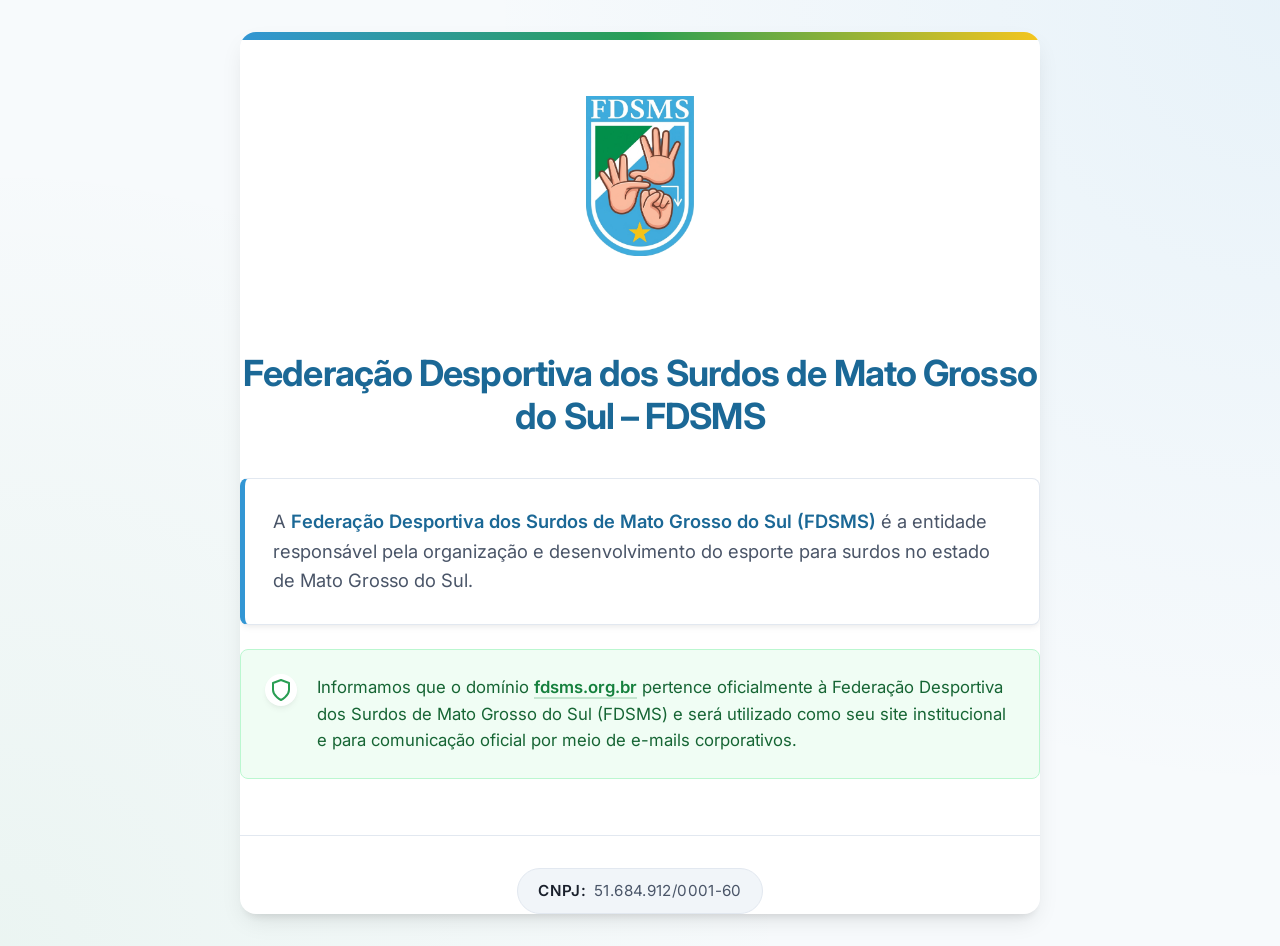
==== docs/index.html @ 016f13d7 "Update index.html" ====
<!DOCTYPE html>
<html lang="pt-BR">
<head>
    <meta charset="UTF-8">
    <meta name="viewport" content="width=device-width, initial-scale=1.0">
    <title>Federação Desportiva dos Surdos de Mato Grosso do Sul – FDSMS</title>
    <meta name="description" content="A Federação Desportiva dos Surdos de Mato Grosso do Sul (FDSMS) organiza e desenvolve o esporte para surdos no MS.">
    <!-- Google Fonts for modern typography -->
    <link rel="preconnect" href="https://fonts.googleapis.com">
    <link rel="preconnect" href="https://fonts.gstatic.com" crossorigin>
    <link rel="icon" href="img/logo.png" type="image/png">
    <link href="https://fonts.googleapis.com/css2?family=Inter:wght@400;500;600;700&display=swap" rel="stylesheet">
    <style>
        :root {
            /* Brand Colors inferred from FDSMS elements */
            --primary-blue: #3296d4; 
            --primary-dark: #1b6896;
            --accent-green: #299e53; 
            --accent-yellow: #f4c51e; 
            
            /* Neutral Colors */
            --text-dark: #1a202c;
            --text-gray: #4a5568;
            --bg-color: #f7fafc;
            --white: #ffffff;
            
            /* UI Elements */
            --border-radius: 16px;
            --shadow-sm: 0 4px 6px -1px rgba(0, 0, 0, 0.05), 0 2px 4px -1px rgba(0, 0, 0, 0.03);
            --shadow-md: 0 10px 25px -5px rgba(0, 0, 0, 0.1), 0 8px 10px -6px rgba(0, 0, 0, 0.1);
        }

        * {
            margin: 0;
            padding: 0;
            box-sizing: border-box;
        }

        body {
            font-family: 'Inter', system-ui, -apple-system, sans-serif;
            background-color: var(--bg-color);
            background-image: 
                radial-gradient(circle at 100% 0%, rgba(50, 150, 212, 0.08) 0%, transparent 50%),
                radial-gradient(circle at 0% 100%, rgba(41, 158, 83, 0.06) 0%, transparent 50%);
            color: var(--text-dark);
            line-height: 1.6;
            min-height: 100vh;
            display: flex;
            flex-direction: column;
            align-items: center;
            justify-content: center;
            padding: 2rem 1rem;
        }

        .container {
            max-width: 800px;
            width: 100%;
            background: var(--white);
            border-radius: var(--border-radius);
            box-shadow: var(--shadow-md);
            overflow: hidden;
            animation: fadeUp 0.8s cubic-bezier(0.16, 1, 0.3, 1) forwards;
            opacity: 0;
            transform: translateY(30px);
            position: relative;
        }

        /* Top decorative gradient bar */
        .container::before {
            content: '';
            display: block;
            height: 8px;
            width: 100%;
            background: linear-gradient(90deg, var(--primary-blue) 0%, var(--accent-green) 50%, var(--accent-yellow) 100%);
        }

        .content-wrapper {
            padding: 3.5rem 3rem;
        }

        /* Logo Placeholder area */
        .logo-container {
            display: flex;
            justify-content: center;
            margin-bottom: 2.5rem;
        }

        .logo-placeholder {
            width: 160px;
            height: 160px;
            background-color: #f8fafc;
            border: 2px dashed #cbd5e0;
            border-radius: 50%;
            display: flex;
            align-items: center;
            justify-content: center;
            flex-direction: column;
            color: #a0aec0;
            transition: all 0.3s ease;
            position: relative;
            cursor: default;
        }

        .logo-placeholder:hover {
            border-color: var(--primary-blue);
            background-color: #ebf4ff;
            color: var(--primary-blue);
            transform: scale(1.02);
        }

        .logo-placeholder span {
            font-size: 0.85rem;
            font-weight: 500;
            margin-top: 0.5rem;
            text-align: center;
            padding: 0 1rem;
        }

        .logo-placeholder svg {
            width: 40px;
            height: 40px;
            opacity: 0.8;
            transition: transform 0.3s ease;
        }
        
        .logo-placeholder:hover svg {
            transform: translateY(-2px);
        }

        /* When an image replaces the placeholder, it will use this class */
        .logo-img {
            max-width: 100%;
            max-height: 160px;
            object-fit: contain;
            display: none; 
        }

        header {
            text-align: center;
            margin-bottom: 2.5rem;
        }

        h1 {
            color: var(--primary-dark);
            font-size: 2.25rem;
            font-weight: 700;
            letter-spacing: -0.025em;
            margin-bottom: 0.75rem;
            line-height: 1.2;
        }

        .main-content {
            display: flex;
            flex-direction: column;
            gap: 1.5rem;
        }

        .info-card {
            background-color: white;
            border: 1px solid #e2e8f0;
            border-left: 5px solid var(--primary-blue);
            padding: 1.75rem;
            border-radius: 8px;
            color: var(--text-gray);
            font-size: 1.15rem;
            box-shadow: var(--shadow-sm);
            transition: transform 0.2s, box-shadow 0.2s;
        }

        .info-card:hover {
            transform: translateY(-2px);
            box-shadow: 0 10px 15px -3px rgba(0, 0, 0, 0.05);
        }

        .info-card strong {
            color: var(--primary-dark);
            font-weight: 600;
        }

        .notice-box {
            background-color: #f0fdf4;
            border: 1px solid #bbf7d0;
            border-radius: 8px;
            padding: 1.5rem;
            display: flex;
            align-items: flex-start;
            gap: 1.25rem;
            transition: background-color 0.2s;
        }

        .notice-box:hover {
            background-color: #dcfce7;
        }

        .notice-icon {
            color: var(--accent-green);
            flex-shrink: 0;
            background: white;
            border-radius: 50%;
            padding: 0.25rem;
            box-shadow: var(--shadow-sm);
            display: flex;
            align-items: center;
            justify-content: center;
        }

        .notice-text {
            color: #166534;
            font-size: 1.05rem;
            margin: 0;
            line-height: 1.6;
        }

        .notice-text a {
            color: #15803d;
            font-weight: 600;
            text-decoration: none;
            border-bottom: 2px solid rgba(21, 128, 61, 0.2);
            transition: border-color 0.2s, color 0.2s;
        }

        .notice-text a:hover {
            border-color: #15803d;
            color: #166534;
        }

        footer {
            margin-top: 3.5rem;
            padding-top: 2rem;
            border-top: 1px solid #e2e8f0;
            text-align: center;
            display: flex;
            flex-direction: column;
            align-items: center;
        }

        .cnpj {
            display: inline-flex;
            align-items: center;
            background-color: #f1f5f9;
            padding: 0.6rem 1.25rem;
            border-radius: 9999px;
            font-size: 0.95rem;
            color: var(--text-gray);
            font-family: 'Inter', monospace;
            letter-spacing: 0.025em;
            border: 1px solid #e2e8f0;
            transition: all 0.2s;
        }

        .cnpj:hover {
            background-color: #e2e8f0;
            color: var(--text-dark);
        }
        
        .cnpj-label {
            font-weight: 600;
            margin-right: 0.5rem;
            color: var(--text-dark);
        }

        @keyframes fadeUp {
            from {
                opacity: 0;
                transform: translateY(30px);
            }
            to {
                opacity: 1;
                transform: translateY(0);
            }
        }

        /* Responsive Design */
        @media (max-width: 768px) {
            .content-wrapper {
                padding: 2.5rem 2rem;
            }
            h1 {
                font-size: 1.75rem;
            }
        }

        @media (max-width: 480px) {
            body {
                padding: 1rem;
            }
            
            .content-wrapper {
                padding: 2rem 1.25rem;
            }

            h1 {
                font-size: 1.5rem;
            }

            .info-card {
                font-size: 1rem;
                padding: 1.25rem;
            }
            
            .notice-box {
                flex-direction: column;
                align-items: center;
                text-align: center;
                gap: 1rem;
            }
            
            .logo-placeholder {
                width: 130px;
                height: 130px;
            }
        }
    </style>
</head>
<body>

    <main class="container">
        <div class="content-wrapper">
            <!-- Espaço reservado para Logo -->
            <div class="logo-container">
                <!-- Para incluir a logo, substitua a div .logo-placeholder pela tag img apontando para o arquivo correto -->
                <!-- Exemplo: <img src="logo.png" alt="Logo FDSMS" class="logo-img" style="display: block;"> -->
                <img src="img/logo.png" alt="Logo FDSMS" class="logo-img" style="display: block;">
                </div>
            </div>

            <!-- Header -->
            <header>
                <h1>Federação Desportiva dos Surdos de Mato Grosso do Sul – FDSMS</h1>
            </header>

            <!-- Textos -->
            <div class="main-content">
                <div class="info-card">
                    A <strong>Federação Desportiva dos Surdos de Mato Grosso do Sul (FDSMS)</strong> é a entidade responsável pela organização e desenvolvimento do esporte para surdos no estado de Mato Grosso do Sul.
                </div>

                <div class="notice-box">
                    <div class="notice-icon">
                        <svg xmlns="http://www.w3.org/2000/svg" width="24" height="24" viewBox="0 0 24 24" fill="none" stroke="currentColor" stroke-width="2" stroke-linecap="round" stroke-linejoin="round">
                            <path d="M12 22s8-4 8-10V5l-8-3-8 3v7c0 6 8 10 8 10z"></path>
                        </svg>
                    </div>
                    <p class="notice-text">
                        Informamos que o domínio <strong><a href="https://fdsms.org.br" target="_blank" rel="noopener noreferrer">fdsms.org.br</a></strong> pertence oficialmente à Federação Desportiva dos Surdos de Mato Grosso do Sul (FDSMS) e será utilizado como seu site institucional e para comunicação oficial por meio de e-mails corporativos.
                    </p>
                </div>
            </div>

            <!-- CNPJ -->
            <footer>
                <div class="cnpj" aria-label="CNPJ da Instituição">
                    <span class="cnpj-label">CNPJ:</span> 51.684.912/0001-60
                </div>
            </footer>

        </div>
    </main>

</body>
</html>
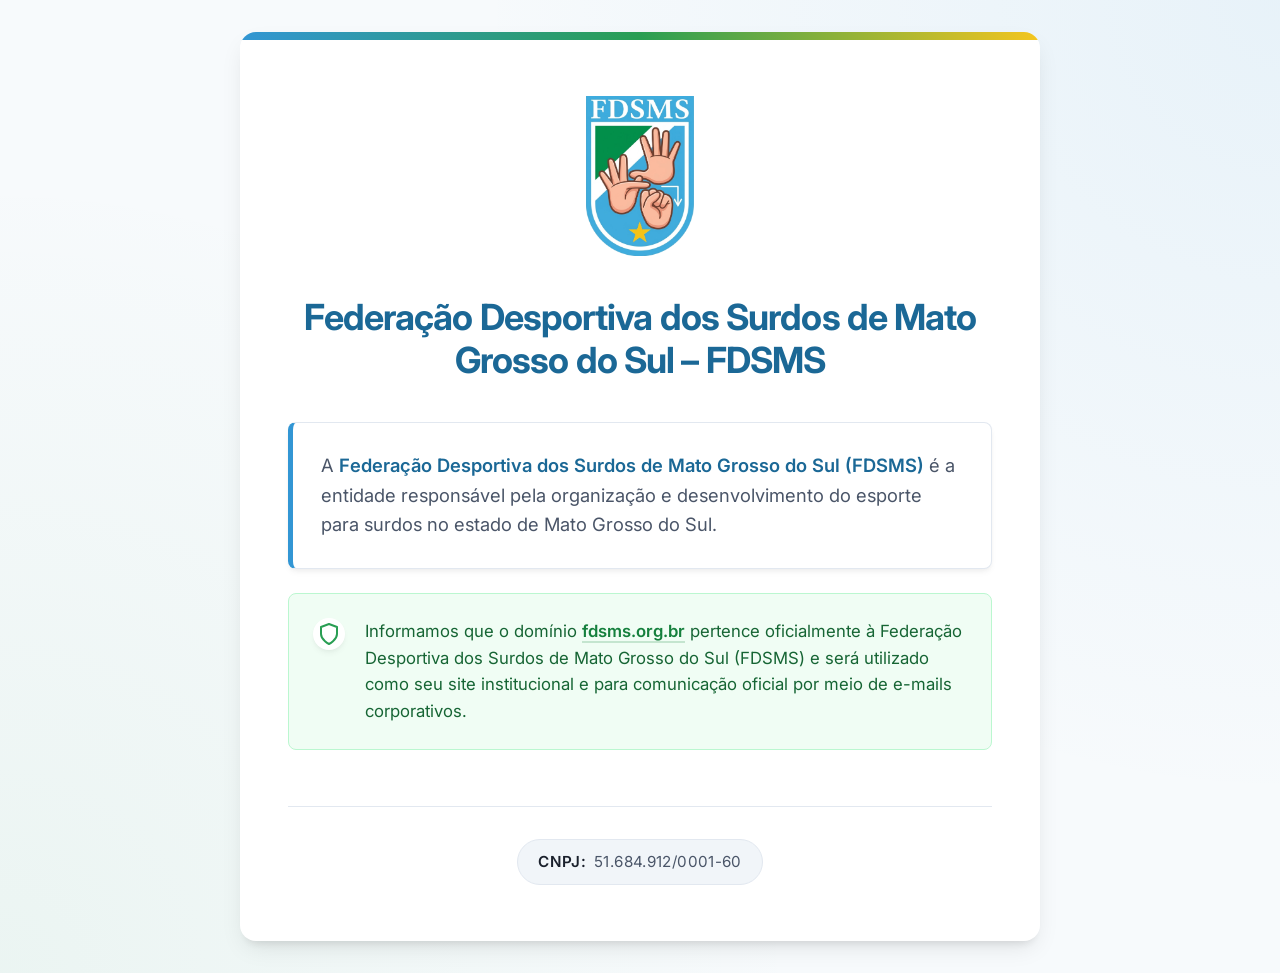
==== commit 88d70070: "Update index.html" ====
--- a/docs/index.html
+++ b/docs/index.html
@@ -321,7 +321,6 @@
                 <!-- Para incluir a logo, substitua a div .logo-placeholder pela tag img apontando para o arquivo correto -->
                 <!-- Exemplo: <img src="logo.png" alt="Logo FDSMS" class="logo-img" style="display: block;"> -->
                 <img src="img/logo.png" alt="Logo FDSMS" class="logo-img" style="display: block;">
-                </div>
             </div>
 
             <!-- Header -->
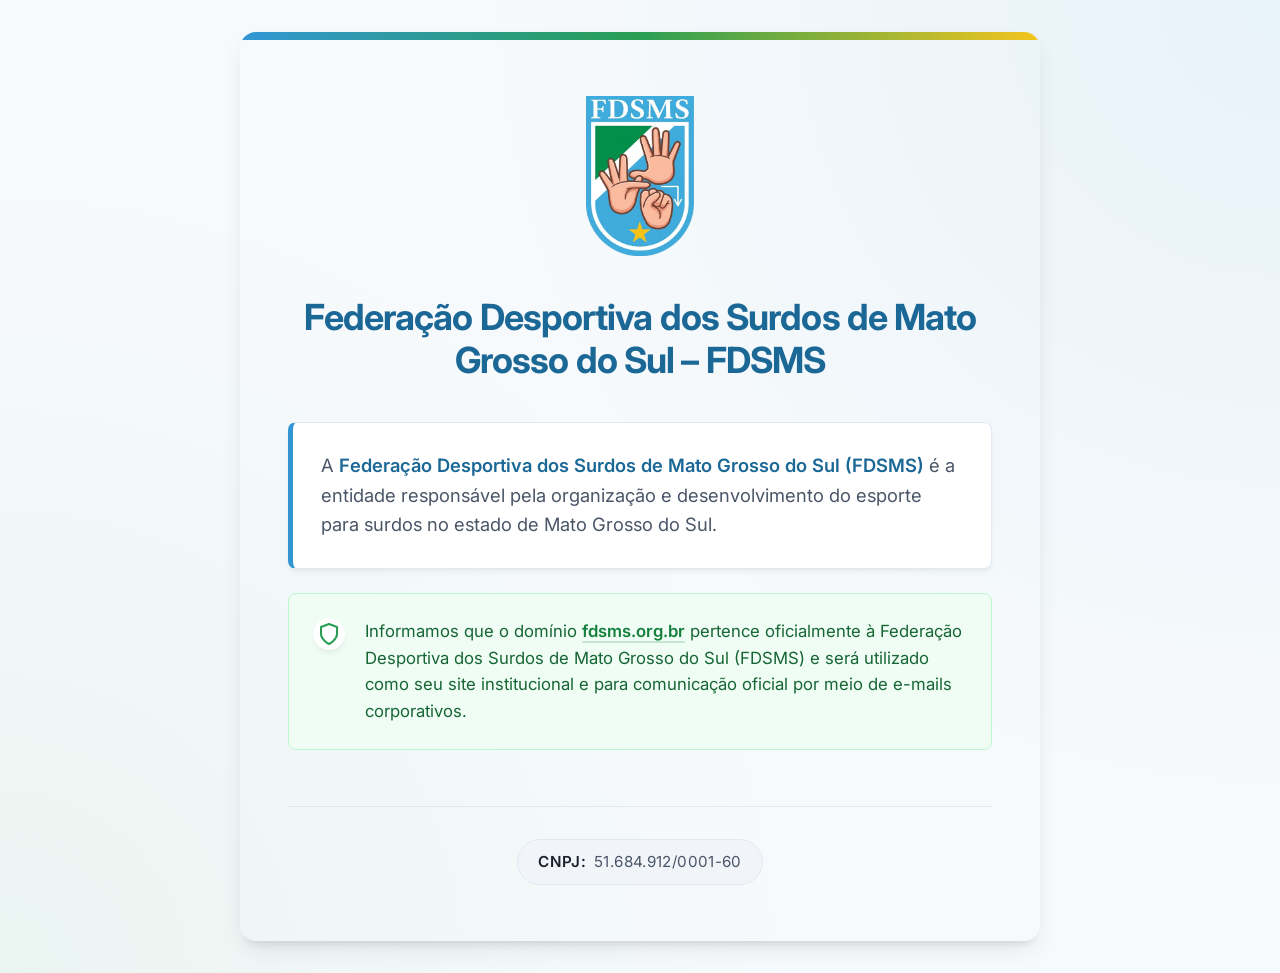
==== commit 6d510f92: "Update index.html" ====
--- a/docs/index.html
+++ b/docs/index.html
@@ -55,7 +55,7 @@
         .container {
             max-width: 800px;
             width: 100%;
-            background: var(--white);
+            background: var(--blue);
             border-radius: var(--border-radius);
             box-shadow: var(--shadow-md);
             overflow: hidden;
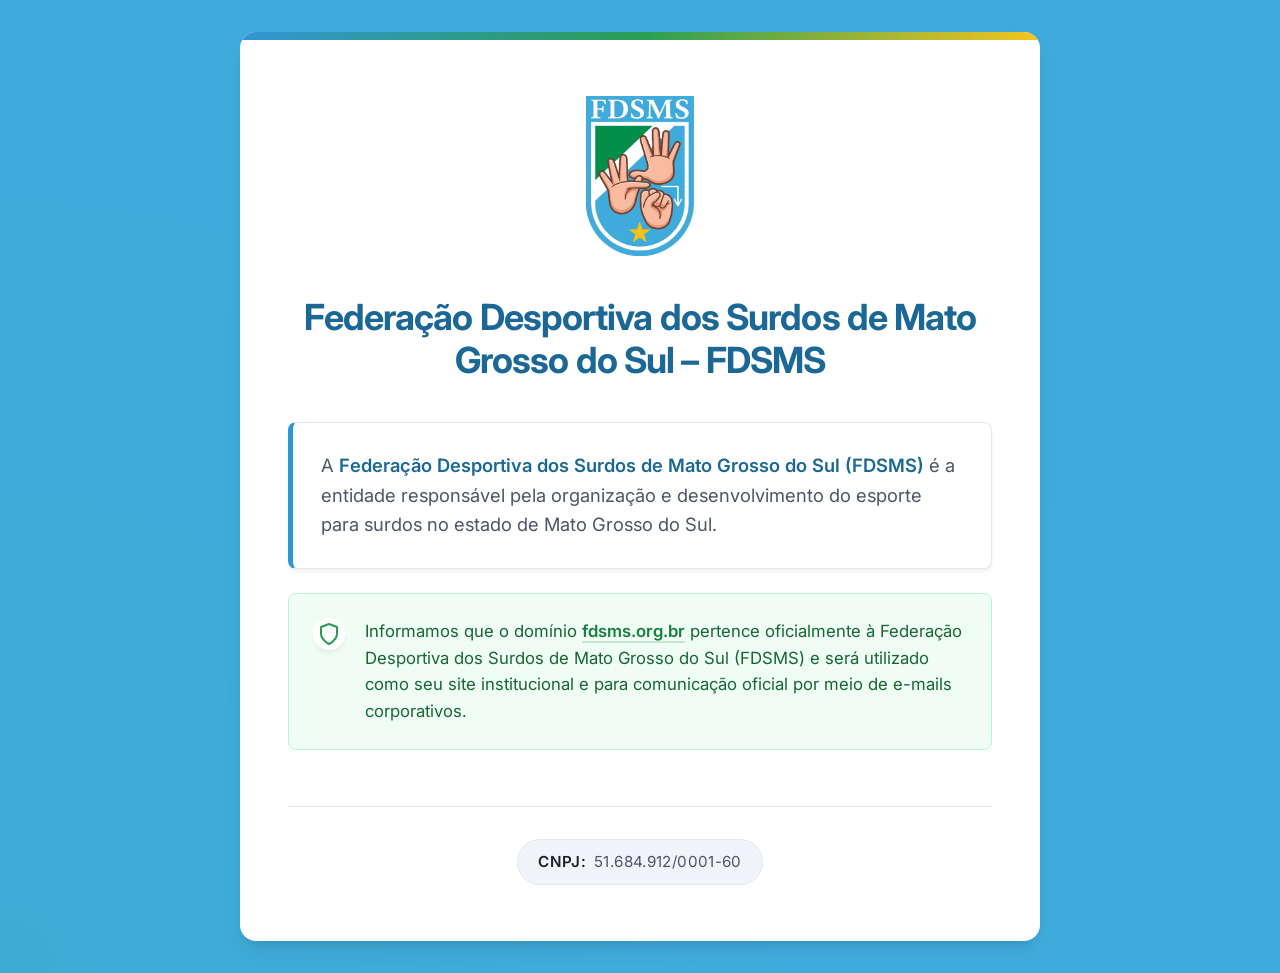
==== commit 4f4988b4: "Update index.html" ====
--- a/docs/index.html
+++ b/docs/index.html
@@ -21,7 +21,7 @@
             /* Neutral Colors */
             --text-dark: #1a202c;
             --text-gray: #4a5568;
-            --bg-color: #f7fafc;
+            --bg-color: #40acdd;
             --white: #ffffff;
             
             /* UI Elements */
@@ -55,7 +55,7 @@
         .container {
             max-width: 800px;
             width: 100%;
-            background: var(--blue);
+            background: var(--white);
             border-radius: var(--border-radius);
             box-shadow: var(--shadow-md);
             overflow: hidden;
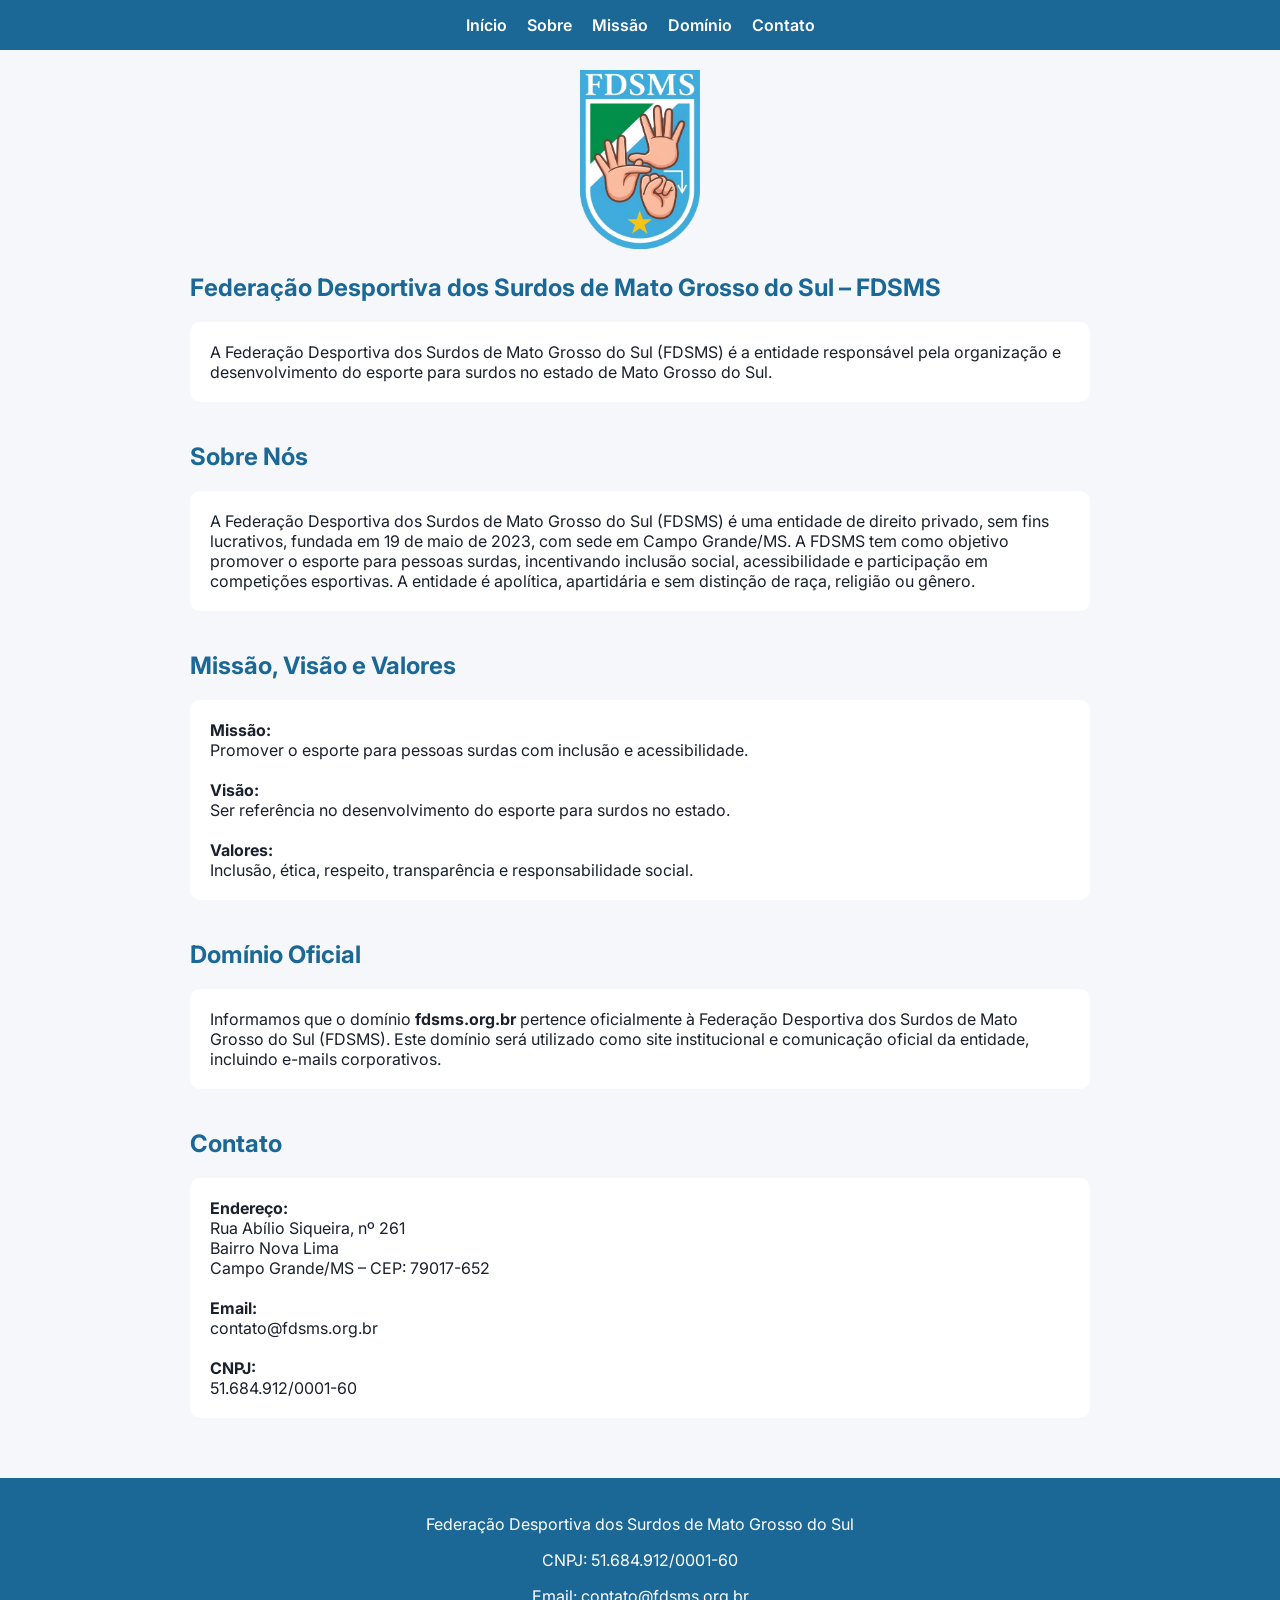
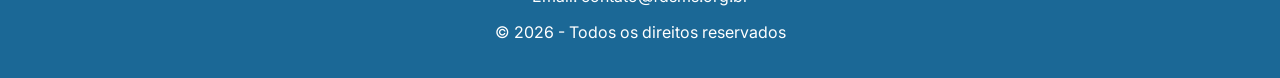
==== commit 3bd99cea: "Update index.html" ====
--- a/docs/index.html
+++ b/docs/index.html
@@ -1,360 +1,174 @@
 <!DOCTYPE html>
 <html lang="pt-BR">
 <head>
-    <meta charset="UTF-8">
-    <meta name="viewport" content="width=device-width, initial-scale=1.0">
-    <title>Federação Desportiva dos Surdos de Mato Grosso do Sul – FDSMS</title>
-    <meta name="description" content="A Federação Desportiva dos Surdos de Mato Grosso do Sul (FDSMS) organiza e desenvolve o esporte para surdos no MS.">
-    <!-- Google Fonts for modern typography -->
-    <link rel="preconnect" href="https://fonts.googleapis.com">
-    <link rel="preconnect" href="https://fonts.gstatic.com" crossorigin>
-    <link rel="icon" href="img/logo.png" type="image/png">
-    <link href="https://fonts.googleapis.com/css2?family=Inter:wght@400;500;600;700&display=swap" rel="stylesheet">
-    <style>
-        :root {
-            /* Brand Colors inferred from FDSMS elements */
-            --primary-blue: #3296d4; 
-            --primary-dark: #1b6896;
-            --accent-green: #299e53; 
-            --accent-yellow: #f4c51e; 
-            
-            /* Neutral Colors */
-            --text-dark: #1a202c;
-            --text-gray: #4a5568;
-            --bg-color: #40acdd;
-            --white: #ffffff;
-            
-            /* UI Elements */
-            --border-radius: 16px;
-            --shadow-sm: 0 4px 6px -1px rgba(0, 0, 0, 0.05), 0 2px 4px -1px rgba(0, 0, 0, 0.03);
-            --shadow-md: 0 10px 25px -5px rgba(0, 0, 0, 0.1), 0 8px 10px -6px rgba(0, 0, 0, 0.1);
-        }
+<meta charset="UTF-8">
+<meta name="viewport" content="width=device-width, initial-scale=1.0">
 
-        * {
-            margin: 0;
-            padding: 0;
-            box-sizing: border-box;
-        }
+<title>FDSMS - Federação Desportiva dos Surdos de Mato Grosso do Sul</title>
 
-        body {
-            font-family: 'Inter', system-ui, -apple-system, sans-serif;
-            background-color: var(--bg-color);
-            background-image: 
-                radial-gradient(circle at 100% 0%, rgba(50, 150, 212, 0.08) 0%, transparent 50%),
-                radial-gradient(circle at 0% 100%, rgba(41, 158, 83, 0.06) 0%, transparent 50%);
-            color: var(--text-dark);
-            line-height: 1.6;
-            min-height: 100vh;
-            display: flex;
-            flex-direction: column;
-            align-items: center;
-            justify-content: center;
-            padding: 2rem 1rem;
-        }
+<meta name="description" content="Federação Desportiva dos Surdos de Mato Grosso do Sul (FDSMS). Organização sem fins lucrativos que promove o esporte para surdos.">
+<meta name="keywords" content="FDSMS, surdos, esporte, Mato Grosso do Sul, federação">
+<meta name="author" content="FDSMS">
 
-        .container {
-            max-width: 800px;
-            width: 100%;
-            background: var(--white);
-            border-radius: var(--border-radius);
-            box-shadow: var(--shadow-md);
-            overflow: hidden;
-            animation: fadeUp 0.8s cubic-bezier(0.16, 1, 0.3, 1) forwards;
-            opacity: 0;
-            transform: translateY(30px);
-            position: relative;
-        }
+<link rel="icon" href="img/logo.png">
+<link href="https://fonts.googleapis.com/css2?family=Inter:wght@400;600;700&display=swap" rel="stylesheet">
 
-        /* Top decorative gradient bar */
-        .container::before {
-            content: '';
-            display: block;
-            height: 8px;
-            width: 100%;
-            background: linear-gradient(90deg, var(--primary-blue) 0%, var(--accent-green) 50%, var(--accent-yellow) 100%);
-        }
+<style>
+body {
+    font-family: 'Inter', sans-serif;
+    margin: 0;
+    background: #f5f7fa;
+    color: #1a202c;
+}
 
-        .content-wrapper {
-            padding: 3.5rem 3rem;
-        }
+header {
+    background: #1b6896;
+    color: white;
+    padding: 15px;
+    position: sticky;
+    top: 0;
+}
 
-        /* Logo Placeholder area */
-        .logo-container {
-            display: flex;
-            justify-content: center;
-            margin-bottom: 2.5rem;
-        }
+nav {
+    display: flex;
+    justify-content: center;
+    gap: 20px;
+}
 
-        .logo-placeholder {
-            width: 160px;
-            height: 160px;
-            background-color: #f8fafc;
-            border: 2px dashed #cbd5e0;
-            border-radius: 50%;
-            display: flex;
-            align-items: center;
-            justify-content: center;
-            flex-direction: column;
-            color: #a0aec0;
-            transition: all 0.3s ease;
-            position: relative;
-            cursor: default;
-        }
+nav a {
+    color: white;
+    text-decoration: none;
+    font-weight: 600;
+}
 
-        .logo-placeholder:hover {
-            border-color: var(--primary-blue);
-            background-color: #ebf4ff;
-            color: var(--primary-blue);
-            transform: scale(1.02);
-        }
+.container {
+    max-width: 900px;
+    margin: auto;
+    padding: 20px;
+}
 
-        .logo-placeholder span {
-            font-size: 0.85rem;
-            font-weight: 500;
-            margin-top: 0.5rem;
-            text-align: center;
-            padding: 0 1rem;
-        }
+section {
+    margin-bottom: 40px;
+}
 
-        .logo-placeholder svg {
-            width: 40px;
-            height: 40px;
-            opacity: 0.8;
-            transition: transform 0.3s ease;
-        }
-        
-        .logo-placeholder:hover svg {
-            transform: translateY(-2px);
-        }
+h1, h2 {
+    color: #1b6896;
+}
 
-        /* When an image replaces the placeholder, it will use this class */
-        .logo-img {
-            max-width: 100%;
-            max-height: 160px;
-            object-fit: contain;
-            display: none; 
-        }
+.card {
+    background: white;
+    padding: 20px;
+    border-radius: 10px;
+    margin-top: 10px;
+}
 
-        header {
-            text-align: center;
-            margin-bottom: 2.5rem;
-        }
+footer {
+    background: #1b6896;
+    color: white;
+    text-align: center;
+    padding: 20px;
+}
 
-        h1 {
-            color: var(--primary-dark);
-            font-size: 2.25rem;
-            font-weight: 700;
-            letter-spacing: -0.025em;
-            margin-bottom: 0.75rem;
-            line-height: 1.2;
-        }
+.logo {
+    text-align: center;
+    margin-bottom: 20px;
+}
 
-        .main-content {
-            display: flex;
-            flex-direction: column;
-            gap: 1.5rem;
-        }
+.logo img {
+    max-width: 120px;
+}
+</style>
+</head>
 
-        .info-card {
-            background-color: white;
-            border: 1px solid #e2e8f0;
-            border-left: 5px solid var(--primary-blue);
-            padding: 1.75rem;
-            border-radius: 8px;
-            color: var(--text-gray);
-            font-size: 1.15rem;
-            box-shadow: var(--shadow-sm);
-            transition: transform 0.2s, box-shadow 0.2s;
-        }
-
-        .info-card:hover {
-            transform: translateY(-2px);
-            box-shadow: 0 10px 15px -3px rgba(0, 0, 0, 0.05);
-        }
-
-        .info-card strong {
-            color: var(--primary-dark);
-            font-weight: 600;
-        }
-
-        .notice-box {
-            background-color: #f0fdf4;
-            border: 1px solid #bbf7d0;
-            border-radius: 8px;
-            padding: 1.5rem;
-            display: flex;
-            align-items: flex-start;
-            gap: 1.25rem;
-            transition: background-color 0.2s;
-        }
-
-        .notice-box:hover {
-            background-color: #dcfce7;
-        }
-
-        .notice-icon {
-            color: var(--accent-green);
-            flex-shrink: 0;
-            background: white;
-            border-radius: 50%;
-            padding: 0.25rem;
-            box-shadow: var(--shadow-sm);
-            display: flex;
-            align-items: center;
-            justify-content: center;
-        }
-
-        .notice-text {
-            color: #166534;
-            font-size: 1.05rem;
-            margin: 0;
-            line-height: 1.6;
-        }
-
-        .notice-text a {
-            color: #15803d;
-            font-weight: 600;
-            text-decoration: none;
-            border-bottom: 2px solid rgba(21, 128, 61, 0.2);
-            transition: border-color 0.2s, color 0.2s;
-        }
-
-        .notice-text a:hover {
-            border-color: #15803d;
-            color: #166534;
-        }
-
-        footer {
-            margin-top: 3.5rem;
-            padding-top: 2rem;
-            border-top: 1px solid #e2e8f0;
-            text-align: center;
-            display: flex;
-            flex-direction: column;
-            align-items: center;
-        }
-
-        .cnpj {
-            display: inline-flex;
-            align-items: center;
-            background-color: #f1f5f9;
-            padding: 0.6rem 1.25rem;
-            border-radius: 9999px;
-            font-size: 0.95rem;
-            color: var(--text-gray);
-            font-family: 'Inter', monospace;
-            letter-spacing: 0.025em;
-            border: 1px solid #e2e8f0;
-            transition: all 0.2s;
-        }
-
-        .cnpj:hover {
-            background-color: #e2e8f0;
-            color: var(--text-dark);
-        }
-        
-        .cnpj-label {
-            font-weight: 600;
-            margin-right: 0.5rem;
-            color: var(--text-dark);
-        }
-
-        @keyframes fadeUp {
-            from {
-                opacity: 0;
-                transform: translateY(30px);
-            }
-            to {
-                opacity: 1;
-                transform: translateY(0);
-            }
-        }
-
-        /* Responsive Design */
-        @media (max-width: 768px) {
-            .content-wrapper {
-                padding: 2.5rem 2rem;
-            }
-            h1 {
-                font-size: 1.75rem;
-            }
-        }
-
-        @media (max-width: 480px) {
-            body {
-                padding: 1rem;
-            }
-            
-            .content-wrapper {
-                padding: 2rem 1.25rem;
-            }
-
-            h1 {
-                font-size: 1.5rem;
-            }
-
-            .info-card {
-                font-size: 1rem;
-                padding: 1.25rem;
-            }
-            
-            .notice-box {
-                flex-direction: column;
-                align-items: center;
-                text-align: center;
-                gap: 1rem;
-            }
-            
-            .logo-placeholder {
-                width: 130px;
-                height: 130px;
-            }
-        }
-    </style>
-</head>
 <body>
 
-    <main class="container">
-        <div class="content-wrapper">
-            <!-- Espaço reservado para Logo -->
-            <div class="logo-container">
-                <!-- Para incluir a logo, substitua a div .logo-placeholder pela tag img apontando para o arquivo correto -->
-                <!-- Exemplo: <img src="logo.png" alt="Logo FDSMS" class="logo-img" style="display: block;"> -->
-                <img src="img/logo.png" alt="Logo FDSMS" class="logo-img" style="display: block;">
-            </div>
+<header>
+<nav>
+<a href="#inicio">Início</a>
+<a href="#sobre">Sobre</a>
+<a href="#missao">Missão</a>
+<a href="#dominio">Domínio</a>
+<a href="#contato">Contato</a>
+</nav>
+</header>
 
-            <!-- Header -->
-            <header>
-                <h1>Federação Desportiva dos Surdos de Mato Grosso do Sul – FDSMS</h1>
-            </header>
+<div class="container">
 
-            <!-- Textos -->
-            <div class="main-content">
-                <div class="info-card">
-                    A <strong>Federação Desportiva dos Surdos de Mato Grosso do Sul (FDSMS)</strong> é a entidade responsável pela organização e desenvolvimento do esporte para surdos no estado de Mato Grosso do Sul.
-                </div>
+<!-- INÍCIO -->
+<section id="inicio">
+<div class="logo">
+<img src="img/logo.png" alt="Logo FDSMS">
+</div>
 
-                <div class="notice-box">
-                    <div class="notice-icon">
-                        <svg xmlns="http://www.w3.org/2000/svg" width="24" height="24" viewBox="0 0 24 24" fill="none" stroke="currentColor" stroke-width="2" stroke-linecap="round" stroke-linejoin="round">
-                            <path d="M12 22s8-4 8-10V5l-8-3-8 3v7c0 6 8 10 8 10z"></path>
-                        </svg>
-                    </div>
-                    <p class="notice-text">
-                        Informamos que o domínio <strong><a href="https://fdsms.org.br" target="_blank" rel="noopener noreferrer">fdsms.org.br</a></strong> pertence oficialmente à Federação Desportiva dos Surdos de Mato Grosso do Sul (FDSMS) e será utilizado como seu site institucional e para comunicação oficial por meio de e-mails corporativos.
-                    </p>
-                </div>
-            </div>
+<h1>Federação Desportiva dos Surdos de Mato Grosso do Sul – FDSMS</h1>
 
-            <!-- CNPJ -->
-            <footer>
-                <div class="cnpj" aria-label="CNPJ da Instituição">
-                    <span class="cnpj-label">CNPJ:</span> 51.684.912/0001-60
-                </div>
-            </footer>
+<div class="card">
+A Federação Desportiva dos Surdos de Mato Grosso do Sul (FDSMS) é a entidade responsável pela organização e desenvolvimento do esporte para surdos no estado de Mato Grosso do Sul.
+</div>
+</section>
 
-        </div>
-    </main>
+<!-- SOBRE -->
+<section id="sobre">
+<h2>Sobre Nós</h2>
+<div class="card">
+A Federação Desportiva dos Surdos de Mato Grosso do Sul (FDSMS) é uma entidade de direito privado, sem fins lucrativos, fundada em 19 de maio de 2023, com sede em Campo Grande/MS.
+
+A FDSMS tem como objetivo promover o esporte para pessoas surdas, incentivando inclusão social, acessibilidade e participação em competições esportivas.
+
+A entidade é apolítica, apartidária e sem distinção de raça, religião ou gênero.
+</div>
+</section>
+
+<!-- MISSÃO -->
+<section id="missao">
+<h2>Missão, Visão e Valores</h2>
+<div class="card">
+<strong>Missão:</strong><br>
+Promover o esporte para pessoas surdas com inclusão e acessibilidade.<br><br>
+
+<strong>Visão:</strong><br>
+Ser referência no desenvolvimento do esporte para surdos no estado.<br><br>
+
+<strong>Valores:</strong><br>
+Inclusão, ética, respeito, transparência e responsabilidade social.
+</div>
+</section>
+
+<!-- DOMÍNIO -->
+<section id="dominio">
+<h2>Domínio Oficial</h2>
+<div class="card">
+Informamos que o domínio <strong>fdsms.org.br</strong> pertence oficialmente à Federação Desportiva dos Surdos de Mato Grosso do Sul (FDSMS).
+
+Este domínio será utilizado como site institucional e comunicação oficial da entidade, incluindo e-mails corporativos.
+</div>
+</section>
+
+<!-- CONTATO -->
+<section id="contato">
+<h2>Contato</h2>
+<div class="card">
+<strong>Endereço:</strong><br>
+Rua Abílio Siqueira, nº 261<br>
+Bairro Nova Lima<br>
+Campo Grande/MS – CEP: 79017-652<br><br>
+
+<strong>Email:</strong><br>
+contato@fdsms.org.br<br><br>
+
+<strong>CNPJ:</strong><br>
+51.684.912/0001-60
+</div>
+</section>
+
+</div>
+
+<footer>
+<p>Federação Desportiva dos Surdos de Mato Grosso do Sul</p>
+<p>CNPJ: 51.684.912/0001-60</p>
+<p>Email: contato@fdsms.org.br</p>
+<p>© 2026 - Todos os direitos reservados</p>
+</footer>
 
 </body>
 </html>
